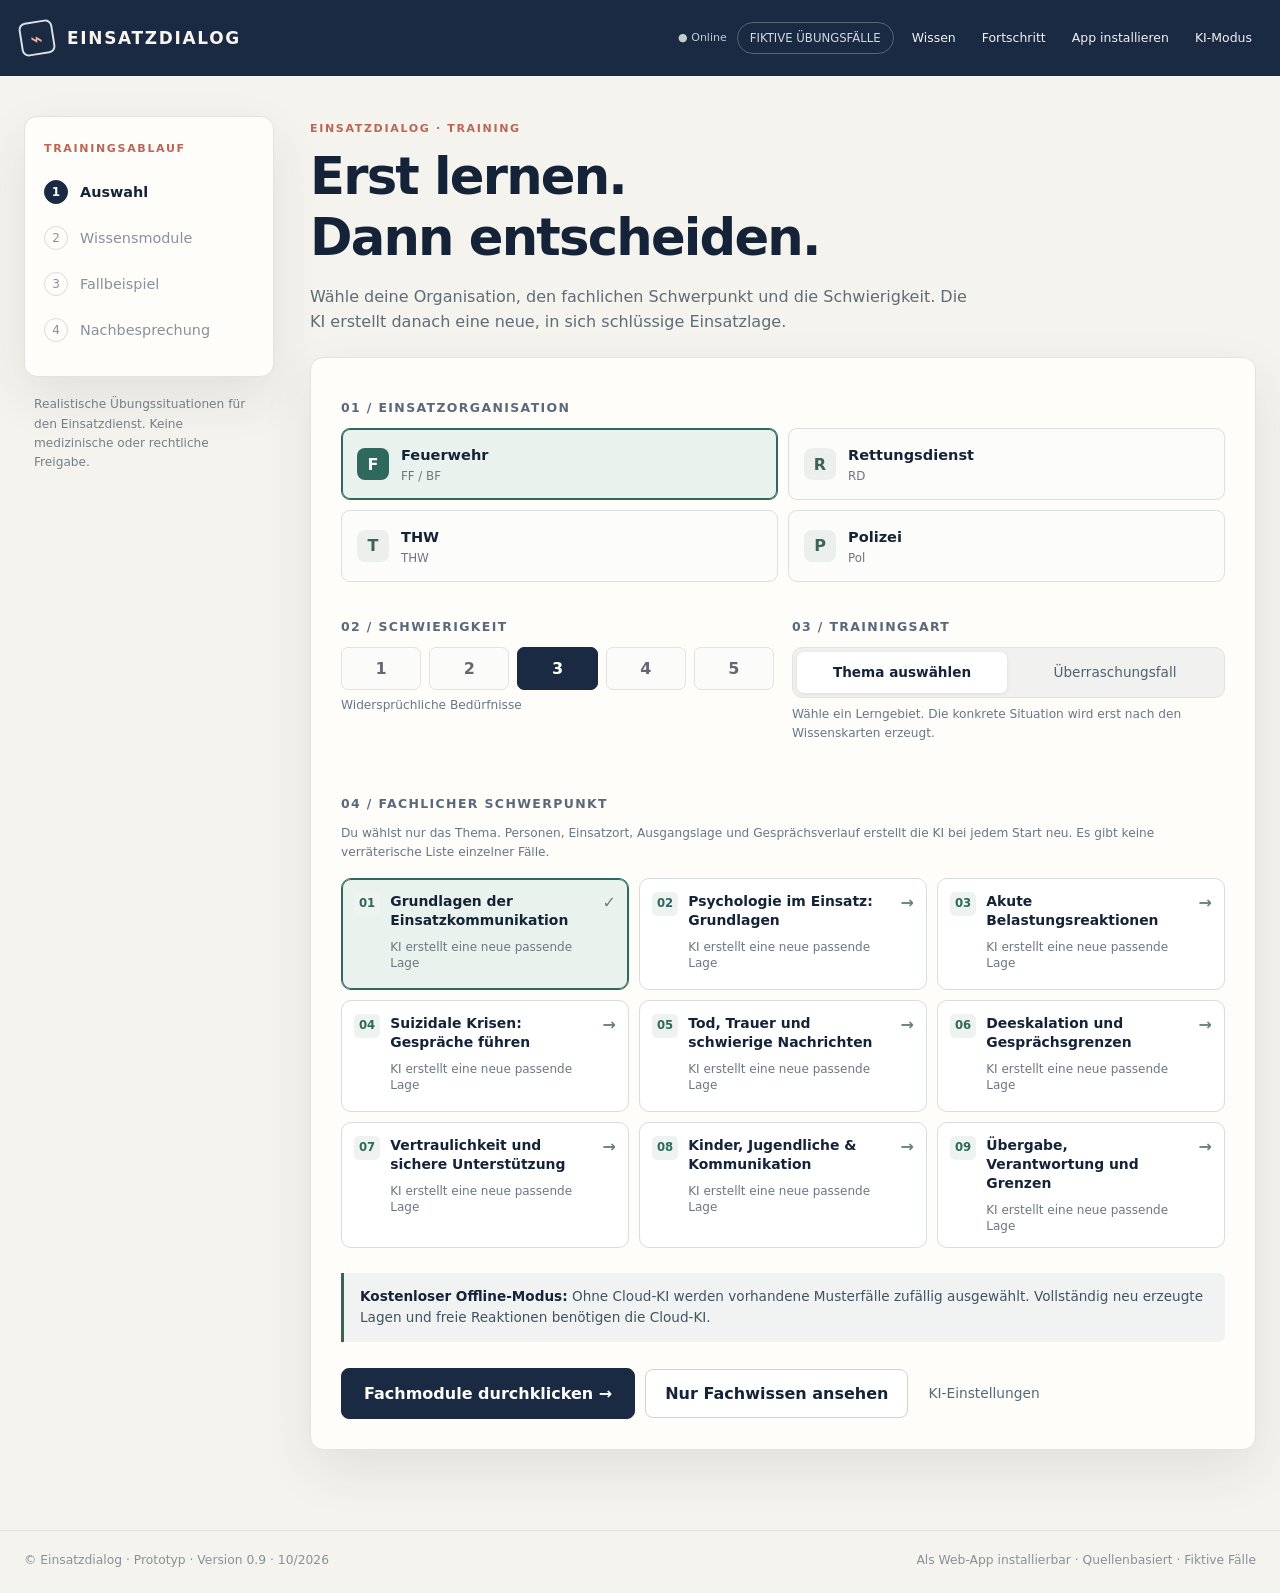
==== index.html @ ec421ae8 "Show Cloudflare Workers AI correctly as connected provider" ====
<!doctype html>
<html lang="de"><head>
<meta charset="utf-8"/>
<meta name="viewport" content="width=device-width, initial-scale=1, viewport-fit=cover"/>
<meta name="theme-color" content="#132438"/>
<meta name="apple-mobile-web-app-capable" content="yes"/>
<meta name="apple-mobile-web-app-status-bar-style" content="default"/>
<meta name="apple-mobile-web-app-title" content="EINSATZDIALOG"/>
<meta name="format-detection" content="telephone=no"/>
<meta name="description" content="Kostenloses Kommunikationstraining für Feuerwehr, Rettungsdienst, THW und Polizei. Fachinput lesen, Fälle trainieren und reflektieren."/>
<link rel="manifest" href="./manifest.webmanifest"/>
<link rel="apple-touch-icon" href="./icon-180.png"/>
<link rel="icon" type="image/svg+xml" href="./icon.svg"/>
<link rel="icon" type="image/png" sizes="64x64" href="./icon-64.png"/>
<link rel="stylesheet" href="./style.css?v=082"/>
<link rel="stylesheet" href="./public-design.css?v=010"/>
<link rel="stylesheet" href="./public-layout.css?v=012"/>
<link rel="stylesheet" href="./public-visual.css?v=012"/>
<title>EINSATZDIALOG 0.10 | Kommunikation im Einsatz</title>
</head><body><div id="app"></div><noscript>Für EINSATZDIALOG muss JavaScript aktiviert sein.</noscript>
<script src="./scenarios.js?v=081"></script><script src="./extend.js?v=081"></script><script src="./cms-config.js?v=091"></script><script src="./public-design.js?v=010"></script><script src="./cms-content.js?v=09"></script><script src="./app.js?v=011"></script>
<script src="./public-layout.js?v=012"></script><script src="./pwa.js"></script></body></html>
---- style.css ----
:root{--ink:#152338;--navy:#192a42;--navy2:#273a52;--paper:#f5f3ee;--card:#fffdfa;--muted:#6b7682;--line:#e2e3e0;--coral:#bb6655;--mint:#d9e8df;--accent:#2f695d;--soft:#ebece8;--shadow:0 20px 52px rgba(26,40,54,.09);font-synthesis:none;color-scheme:light}
*{box-sizing:border-box}body{margin:0;background:var(--paper);color:var(--ink);font:15px/1.58 system-ui,-apple-system,"Segoe UI",Arial,sans-serif}button,input,select,textarea{font:inherit}button{cursor:pointer}button:disabled{cursor:not-allowed;opacity:.55}a{color:var(--accent)}a:hover{text-decoration-thickness:2px}p{margin:.4rem 0 1rem}h1,h2,h3,h4{letter-spacing:-.035em;line-height:1.19}h1{font-size:clamp(2rem,4vw,3.7rem);margin:.4rem 0 1rem;font-weight:750}h2{font-size:clamp(1.55rem,3vw,2.2rem);margin:.4rem 0 1.1rem}h3{font-size:1.1rem;margin:.2rem 0 .65rem}h4{font-size:1rem;margin:.3rem 0}.small{font-size:.86rem}.tiny{font-size:.75rem}.muted{color:var(--muted)}.eyebrow{font-size:.69rem;font-weight:750;letter-spacing:.15em;text-transform:uppercase;color:var(--coral)}.mono{font-family:ui-monospace,"SFMono-Regular",Consolas,monospace}.topbar{background:var(--navy);color:#f8f5ef;padding:0 max(20px,calc((100vw - 1320px)/2));height:76px;display:flex;align-items:center;justify-content:space-between;gap:16px}.brand{display:flex;align-items:center;gap:13px;color:inherit;text-decoration:none;font-size:1.06rem;letter-spacing:.10em;font-weight:800}.logo{width:34px;height:34px;border:2px solid #d9e0e2;border-radius:7px;display:grid;place-items:center;transform:rotate(-9deg);color:#eeb39c}.logo span{display:block;transform:rotate(9deg);font-size:21px}.top-right{display:flex;align-items:center;gap:10px}.top-pill{border:1px solid #586575;border-radius:100px;padding:6px 12px;font-size:.73rem;color:#d3d8df}.top-link{background:transparent;border:0;color:#f3f1ed;padding:8px;font-size:.78rem}.layout{max-width:1320px;margin:auto;display:grid;grid-template-columns:250px minmax(0,1fr);gap:36px;padding:40px 24px 80px}.sidebar{display:flex;flex-direction:column;gap:18px}.sidecard,.sheet,.frost{background:var(--card);border:1px solid var(--line);border-radius:13px;box-shadow:var(--shadow)}.sidecard{padding:23px 19px}.sidecard .eyebrow{display:block;margin-bottom:12px}.step{display:flex;gap:12px;align-items:center;padding:11px 0;font-size:.9rem;color:#88909b}.step .num{border:1px solid #d8dcd8;width:24px;height:24px;border-radius:50%;display:grid;place-items:center;font-size:.75rem;flex:none}.step.active{color:var(--ink);font-weight:700}.step.active .num{background:var(--navy);color:#fff;border-color:var(--navy)}.step.done .num{background:var(--mint);border-color:var(--mint);color:var(--accent)}.sidefoot{padding:0 10px;color:#72808a;font-size:.76rem}.content{min-width:0}.intro-header{margin-bottom:23px;max-width:720px}.intro-header p{font-size:1rem;color:#5e6c77;max-width:670px}.sheet{padding:30px}.grid{display:grid;grid-template-columns:1fr 1fr;gap:18px}.field-group{margin:10px 0 25px}.field-group>label,.fieldset-title{font-size:.78rem;text-transform:uppercase;font-weight:750;letter-spacing:.11em;color:#59697b;display:block;margin-bottom:10px}.choices{display:grid;grid-template-columns:1fr 1fr;gap:10px}.choice{border:1px solid #dce0de;background:#fcfcfa;border-radius:9px;padding:13px 15px;display:flex;gap:12px;align-items:center;text-align:left;color:var(--ink);min-height:62px;transition:background .15s,border-color .15s}.choice:hover,.topiccard:hover{border-color:#8eaaa1}.choice.selected{border-color:var(--accent);background:#eaf2ed;box-shadow:inset 0 0 0 1px var(--accent)}.choice .mark{width:32px;height:32px;display:grid;place-items:center;border-radius:8px;background:#ecf0ed;color:#3f635b;font-weight:800}.choice.selected .mark{background:var(--accent);color:white}.choice strong{font-size:.91rem}.choice small{font-size:.74rem;color:var(--muted);display:block}.segment{display:flex;border:1px solid var(--line);border-radius:10px;padding:4px;background:#f1f2ef;gap:3px}.segment button{flex:1;background:transparent;border:0;border-radius:7px;padding:10px 7px;color:#506070;font-size:.85rem}.segment button.selected{background:#fff;box-shadow:0 1px 5px #00000016;color:var(--ink);font-weight:700}.levelrow{display:grid;grid-template-columns:repeat(5,1fr);gap:8px}.level{border:1px solid var(--line);background:#fbfbf9;border-radius:7px;padding:8px;text-align:center;color:#667;font-weight:800}.level.selected{background:var(--navy);color:#fff;border-color:var(--navy)}.callout{background:#f0f3f1;border-left:3px solid var(--accent);padding:13px 16px;font-size:.85rem;color:#415264;border-radius:0 7px 7px 0}.callout.warm{border-left-color:var(--coral);background:#faf1ed}.callout strong{color:var(--ink)}.actions{display:flex;gap:10px;align-items:center;flex-wrap:wrap;margin-top:26px}.primary{background:var(--navy);border:1px solid var(--navy);color:white;border-radius:8px;padding:12px 22px;font-weight:700}.primary:hover{background:#2d4058}.secondary{background:white;border:1px solid #cdd4d1;color:var(--ink);border-radius:8px;padding:11px 19px;font-weight:650}.secondary:hover{background:#f0f4f1}.textbtn{border:0;background:none;color:#53687b;padding:10px;font-size:.86rem}.textbtn:hover{text-decoration:underline}.section-rule{border:0;border-top:1px solid var(--line);margin:23px 0}.toptag{display:inline-flex;align-items:center;gap:8px;padding:6px 11px;background:#edf2ee;border-radius:100px;color:var(--accent);font-size:.73rem;font-weight:750}.learning-header{display:flex;gap:24px;align-items:flex-start;justify-content:space-between}.readingtime{color:#74808b;font-size:.84rem;flex-shrink:0;margin-top:13px}.learning-grid{display:grid;grid-template-columns:1fr 1fr;gap:12px;margin:24px 0}.lesson-tile{border:1px solid var(--line);border-radius:10px;padding:18px;background:#fcfcfa;min-height:172px}.tile-number{display:inline-flex;width:27px;height:27px;align-items:center;justify-content:center;border-radius:6px;background:#e9ede8;color:var(--accent);font-size:.78rem;font-weight:800;margin-bottom:14px}.lesson-tile h3{font-size:1rem;margin:0 0 8px}.lesson-tile p{font-size:.86rem;color:#556477;margin:0}.sources{display:flex;gap:9px;flex-wrap:wrap;margin:12px 0}.source{border:1px solid #dce0dc;border-radius:100px;font-size:.75rem;padding:5px 11px;text-decoration:none;background:#fff}.case-shell{display:grid;grid-template-columns:minmax(0,1fr) 270px;gap:19px;align-items:start}.caseboard{display:flex;justify-content:space-between;align-items:flex-start;gap:20px;border-bottom:1px solid var(--line);padding-bottom:19px;margin-bottom:16px}.caseboard h2{margin:5px 0 5px}.scene{padding:18px;background:#f2f3ef;border-radius:10px;margin:12px 0 20px}.scene .eyebrow{margin-bottom:8px}.scene p{margin:0;color:#3b5062}.message-feed{display:flex;flex-direction:column;gap:15px;max-height:460px;min-height:210px;overflow-y:auto;padding:8px 5px 20px 0;scroll-behavior:smooth}.bubble{max-width:88%;padding:15px 17px;border-radius:10px;line-height:1.55;white-space:pre-wrap;overflow-wrap:anywhere}.bubble.person{background:#eef0ed;align-self:flex-start;border-top-left-radius:2px}.bubble.user{background:#e1ebe4;align-self:flex-end;border-top-right-radius:2px}.bubble .who{display:block;font-size:.69rem;text-transform:uppercase;letter-spacing:.1em;color:#687783;font-weight:750;margin-bottom:4px}.bubble p{margin:0}.composer{border-top:1px solid var(--line);padding-top:16px}.composer textarea{resize:vertical;width:100%;min-height:98px;border:1px solid #cbd3cf;border-radius:9px;background:#fff;padding:13px 14px;outline:none;color:var(--ink)}.composer textarea:focus,select:focus,input:focus{border-color:#347466;box-shadow:0 0 0 3px #3474661c}.composer .actions{margin-top:10px;justify-content:space-between}.tiny-hint{font-size:.76rem;color:#667787}.side-note{position:sticky;top:20px;background:var(--card);border:1px solid var(--line);border-radius:12px;padding:19px}.side-note h3{font-size:.95rem}.label-row{display:flex;justify-content:space-between;font-size:.82rem;padding:10px 0;border-bottom:1px solid var(--line);gap:10px}.label-row span:first-child{color:#7a8590}.statusdot{width:7px;height:7px;display:inline-block;border-radius:50%;background:#6ba38d;margin-right:5px}.review-head{display:flex;align-items:center;justify-content:space-between;gap:16px;margin-bottom:16px}.score-circle{width:84px;height:84px;border-radius:50%;background:#e6eee6;color:var(--accent);display:flex;align-items:center;justify-content:center;flex-direction:column;flex:none}.score-circle b{font-size:1.55rem}.score-circle small{font-size:.62rem}.metricrow{padding:14px 0;border-bottom:1px solid var(--line)}.metricrow:last-child{border-bottom:0}.metrich{display:flex;align-items:center;justify-content:space-between;gap:12px}.statuslabel{display:inline-flex;border-radius:100px;padding:3px 9px;font-size:.72rem;font-weight:750;white-space:nowrap}.statuslabel.found{background:#e2f0e7;color:#236751}.statuslabel.open{background:#f8eee4;color:#945b30}.metricrow p{color:#576676;margin:5px 0 0;font-size:.84rem}.quote{font-size:.8rem;color:#314a58;border-left:2px solid #aac3b7;padding-left:10px;margin:8px 0}.scoregrid{display:grid;grid-template-columns:1.2fr .8fr;gap:16px}.reviewcard{padding:21px;border:1px solid var(--line);border-radius:10px;background:#fff}.reviewcard h3{margin-bottom:12px}.improve{margin:8px 0;padding:11px 0;border-bottom:1px solid var(--line);font-size:.85rem}.improve:last-child{border:0}.softbox{background:#f5f2e9;border-radius:9px;padding:17px;margin:15px 0;font-size:.85rem}.progress-row{display:flex;justify-content:space-between;align-items:center;padding:11px 0;border-bottom:1px solid var(--line);gap:10px}.progress-row span{font-size:.86rem}.settings-row{display:flex;align-items:center;justify-content:space-between;gap:15px;padding:12px 0;border-bottom:1px solid var(--line)}.settings-row:last-child{border:0}select{border:1px solid #cbd3cf;padding:11px 12px;border-radius:8px;width:100%;max-width:100%;background:white;color:var(--ink)}.hidden{display:none!important}.footer{border-top:1px solid var(--line);max-width:1320px;padding:20px 24px 44px;margin:0 auto;color:#86919a;font-size:.77rem;display:flex;justify-content:space-between;gap:10px}.loader{width:16px;height:16px;border:2px solid #d4e0d9;border-top-color:#346956;border-radius:50%;animation:spin .75s linear infinite;display:inline-block;vertical-align:middle}@keyframes spin{to{transform:rotate(360deg)}}.pill-text{color:var(--accent);font-weight:700}.alert{color:#b3533b}.case-marker{height:4px;width:48px;background:var(--coral);margin-bottom:12px;border-radius:5px}.book-card{border:1px solid var(--line);border-radius:9px;padding:13px;background:white;display:flex;flex-direction:column;gap:8px}.book-card .eyebrow{font-size:.58rem}.book-card h3{margin:0}.book-card p{font-size:.83rem;margin:0;color:#60707e}.bar{height:6px;background:#eff0ec;border-radius:100px;overflow:hidden;margin-top:5px}.bar>i{display:block;height:100%;background:var(--accent)}@media(max-width:1020px){.case-shell{grid-template-columns:1fr}.side-note{position:static}.layout{grid-template-columns:200px 1fr;gap:20px}.scoregrid{grid-template-columns:1fr}}@media(max-width:700px){.topbar{height:65px;padding:0 16px}.top-pill{display:none}.top-link{font-size:.71rem;padding:5px}.brand{font-size:.85rem;letter-spacing:.065em}.layout{display:block;padding:22px 13px 50px}.sidebar{display:block;margin-bottom:14px}.sidebar .sidecard{padding:13px 16px}.sidecard .eyebrow{margin:0 0 5px}.steps{display:flex;justify-content:space-between;gap:5px}.step{font-size:.68rem;gap:4px;flex-direction:column;padding:2px 0}.step .num{width:20px;height:20px}.sidefoot{display:none}.sheet{padding:19px 16px}.grid,.learning-grid,.scoregrid{grid-template-columns:1fr}.choices{gap:8px}.choice{padding:12px 9px;font-size:.81rem}.choice .mark{width:28px;height:28px}.learning-header{display:block}.lesson-tile{min-height:0}.caseboard{display:block}.message-feed{max-height:420px}.bubble{max-width:96%}.footer{padding:18px 13px;flex-direction:column}.review-head{align-items:flex-start}}
/* iPad-Freigabecode in den Einstellungen */
.field-group input[type="password"]{border:1px solid #cbd3cf;padding:11px 12px;border-radius:8px;width:100%;max-width:450px;background:#fff;color:var(--ink);outline:none;display:block}

/* v0.3: iPad touch and standalone polish */
html{min-height:100%;-webkit-text-size-adjust:100%;scroll-padding-top:92px}
body{overscroll-behavior-y:contain;min-height:100vh;min-height:100dvh}
button,.choice,.level{touch-action:manipulation;-webkit-tap-highlight-color:transparent}
button:focus-visible,a:focus-visible{outline:3px solid #d48c73;outline-offset:3px}
button,input,textarea,select{font-size:max(16px,1em)}
.topbar{min-height:76px;height:auto;padding-top:max(0px,env(safe-area-inset-top));}
.footer{padding-bottom:max(22px,env(safe-area-inset-bottom))}
.connection-status{font-size:.69rem;white-space:nowrap;color:#c1cfcd}
.connection-status.offline{color:#f4c1a3}
.install-steps{display:grid;gap:1rem;margin:24px 0}
.install-steps>div{display:flex;align-items:flex-start;gap:15px;padding:15px 0;border-bottom:1px solid var(--line)}
.install-steps b{display:grid;place-items:center;min-width:44px;height:44px;background:var(--navy);color:white;border-radius:11px;font-size:1.05rem}
.install-steps h3{margin:0 0 4px}.install-steps p{margin:0;color:var(--muted)}
@media(hover:none){button,.top-link{min-height:42px}.level{min-height:48px}.choice{min-height:70px}textarea{font-size:16px}}
@media(max-width:900px){.connection-status{display:none}.layout{gap:16px}.topbar{padding-left:18px;padding-right:18px}}
@media(max-width:700px){.topbar{padding-top:max(0px,env(safe-area-inset-top));min-height:70px}.top-right{gap:0}.top-link{font-size:.70rem;padding:7px 6px}.brand{gap:7px}.logo{width:28px;height:28px;flex-shrink:0}.brand{letter-spacing:0;font-size:.79rem}.layout{padding-bottom:calc(35px + env(safe-area-inset-bottom))}.composer textarea{min-height:120px}.actions{flex-wrap:wrap}.actions>button{min-height:44px}.message-feed{max-height:min(48dvh,520px)}}
@media(prefers-reduced-motion:reduce){*,*:before,*:after{scroll-behavior:auto!important;animation-duration:0.01ms!important;transition-duration:0.01ms!important}}
/* 0.5 · Lernbibliothek: ruhige, an iPad angepasste Kapitelansicht */
.learning-shell{display:grid;grid-template-columns:minmax(235px,300px) minmax(0,1fr);gap:18px;align-items:start}
.learning-menu{background:#fcfbf8;border:1px solid var(--line);border-radius:12px;padding:14px;display:grid;gap:3px}
.learning-menu-title{font-size:.7rem;font-weight:800;letter-spacing:.13em;color:var(--muted);padding:8px 9px 14px}
.lesson-menu-item{width:100%;display:flex;gap:10px;align-items:center;background:transparent;border:1px solid transparent;border-radius:9px;text-align:left;color:var(--ink);padding:10px 9px;font-size:.86rem;line-height:1.35}
.lesson-menu-item:hover{background:#f3f5f1}.lesson-menu-item.active{background:#e5eee7;border-color:#bcd2c2;color:#173f37;font-weight:750}
.lesson-menu-index{font-size:.69rem;font-weight:800;color:#7d8b95}.lesson-menu-arrow{margin-left:auto;color:#708c83}
.learning-detail{background:#fffdfa;border:1px solid var(--line);border-radius:12px;padding:26px;box-shadow:0 4px 28px rgba(18,37,50,.025)}
.module-head{display:flex;justify-content:space-between;gap:20px;align-items:flex-start}
.module-head h2{font-size:clamp(1.22rem,2vw,1.7rem);line-height:1.24;letter-spacing:-.025em;margin:8px 0}.module-head p{margin:0;color:var(--muted);font-size:.91rem}
.module-counter{font-weight:850;color:var(--accent);font-size:1.4rem;white-space:nowrap}.module-counter small{font-size:.88rem;color:#8e989a}
.module-progress{height:5px;background:#e9eee8;border-radius:5px;overflow:hidden;margin:22px 0}.module-progress span{display:block;height:100%;background:var(--accent);transition:width .2s ease}
.flip-card{border:1px solid #e3e5e1;background:#fff;border-radius:11px;padding:clamp(18px,3vw,30px);min-height:340px}
.flip-card h3{font-size:1.3rem;line-height:1.25;margin:10px 0 13px}.lesson-primary{font-size:.98rem;color:#465363;max-width:72ch;margin-bottom:21px}
.lesson-example{background:#edf4ef;border-left:3px solid #5d8d75;padding:14px 18px;border-radius:0 6px 6px 0}.lesson-example p{font-size:1rem;line-height:1.45;margin:9px 0 0;color:#1d4b3d;font-weight:600}
.lesson-trap{margin-top:18px;padding-top:16px;border-top:1px solid var(--line);font-size:.85rem;color:#66534b}.lesson-trap p{margin:4px 0 0;color:#6c655c}
.lesson-nav{display:flex;align-items:center;justify-content:space-between;gap:10px;margin:19px 0 8px}
.lesson-dots{display:flex;gap:7px;align-items:center}.lesson-dots button{background:#d9dfdb;border:0;width:11px;height:11px;border-radius:50%;padding:0}.lesson-dots button.active{background:var(--accent);transform:scale(1.15)}
.module-sources{margin-top:15px;font-size:.85rem;border-top:1px solid var(--line);padding-top:13px}.module-sources summary{cursor:pointer;font-weight:700;color:#425866}.module-sources .sources{margin-top:15px}
@media (max-width:960px){.learning-shell{grid-template-columns:1fr}.learning-menu{display:flex;overflow-x:auto;flex-wrap:nowrap;scrollbar-width:thin;gap:8px;align-items:stretch}.learning-menu-title{display:none}.lesson-menu-item{flex:0 0 auto;width:190px}.lesson-menu-arrow{display:none}}
@media(max-width:700px){.learning-detail{padding:17px}.lesson-menu-item{width:167px;font-size:.79rem}.module-counter{font-size:1.1rem}.flip-card{min-height:0}.lesson-nav{gap:6px}.lesson-nav button{padding:10px 12px}.lesson-dots button{width:9px;height:9px}}

/* v0.6: Direkt antippbare Themen und Fallkarten statt problematischer iPad-Dropdowns */
.topic-options{display:grid;grid-template-columns:repeat(3,minmax(0,1fr));gap:10px;margin-top:14px}
.topic-option{appearance:none;width:100%;min-height:112px;text-align:left;display:flex;align-items:flex-start;gap:10px;padding:13px 12px;border:1px solid #d7ddda;background:#fff;border-radius:10px;color:var(--ink);line-height:1.35;transition:background .12s,border-color .12s}
.topic-option-num{font-size:.73rem;font-weight:800;color:var(--accent);padding:4px 5px;border-radius:5px;background:#eff3ef;flex:none}
.topic-option-title{font-size:.87rem;font-weight:750;flex:1;overflow-wrap:anywhere}
.topic-option-title small{display:block;font-size:.75rem;color:var(--muted);font-weight:450;margin-top:9px}
.topic-option-symbol{font-weight:800;color:#698278}
.topic-option.selected,.case-option.selected{border-color:var(--accent);background:#eaf2ed;box-shadow:inset 0 0 0 1px var(--accent)}
.topic-option:hover,.case-option:hover{border-color:#6f9b88}
.topic-option:focus-visible,.case-option:focus-visible{outline:3px solid #dfb398;outline-offset:3px}
.case-options{display:grid;grid-template-columns:repeat(2,minmax(0,1fr));gap:10px;margin-top:12px}
.case-option{appearance:none;width:100%;min-height:88px;padding:13px 15px;border:1px solid #d7ddda;background:#fff;text-align:left;border-radius:10px;color:var(--ink)}
.case-option-title{display:block;font-size:.92rem;font-weight:700;line-height:1.4}
.case-option small{display:block;font-size:.76rem;color:var(--muted);margin-top:6px}
@media(max-width:1030px){.topic-options{grid-template-columns:repeat(2,minmax(0,1fr))}}
@media(max-width:610px){.topic-options,.case-options{grid-template-columns:1fr}.topic-option{min-height:80px}.case-option{min-height:70px}}
/* 0.7: iPad-kompatibles URL-Eingabefeld in den Cloud-KI-Einstellungen */
.field-group input[type="url"]{display:block;width:100%;max-width:620px;min-height:45px;border:1px solid #cbd3cf;border-radius:8px;padding:11px 12px;background:#fff;color:var(--ink);outline:none;font-size:16px;overflow-wrap:anywhere}
@media(max-width:700px){.field-group input[type="url"]{max-width:100%}.settings-row{align-items:stretch;flex-direction:column}.settings-row .primary{width:100%}.segment{flex-wrap:wrap}}

/* 0.8: ausführliche Einsatzlage vor dem ersten Gespräch */
.briefing-card{margin:16px 0 22px;padding:20px 22px;background:#f7f9f6;border:1px solid #d8e3da;border-radius:12px;line-height:1.65;color:#263b47}.briefing-card h3{margin:0 0 9px;font-size:1.2rem}.briefing-card h4{font-size:.9rem;margin:21px 0 7px}.briefing-card ul,.briefing-card ol{padding-left:23px;margin:8px 0}.briefing-card li{margin:0 0 7px}.brieftext{white-space:pre-line;line-height:1.7}.briefing-note{font-size:.81rem;color:#6d7c7a;border-top:1px solid #d6dfd8;padding-top:13px;margin-top:18px}.creating-stage{display:grid;justify-items:start;gap:16px;padding:30px 8px}.creating-stage .loader{width:28px;height:28px;border-width:3px}.creating-stage p{color:#63727d;margin:0}.topic-option-title small{font-weight:400}

/* KI-Nachbesprechung: klare, responsiv lesbare Lernkarten */
.ai-overall{margin:20px 0;padding:23px;border-radius:16px;background:var(--soft,#f0f4f7);border:1px solid rgba(50,70,88,.14)}
.ai-overall h3{font-size:1.35rem;margin:12px 0 8px}.ai-overall p{font-size:1rem;line-height:1.8}
.ai-grid{display:grid;grid-template-columns:repeat(2,minmax(0,1fr));gap:16px;margin:20px 0}
.ai-card{min-width:0;overflow-wrap:anywhere}.ai-card h3{margin-top:10px;margin-bottom:17px}
.ai-card p{line-height:1.75}.ai-card li{margin:0 0 9px;line-height:1.65}
.ai-point+.ai-point{margin-top:18px;padding-top:18px;border-top:1px solid rgba(50,70,88,.14)}
.ai-point h4{margin:0 0 9px;line-height:1.5}.ai-point .quote{margin:11px 0;overflow-wrap:anywhere}
.ai-point .softbox{margin:11px 0 0}.ai-next{margin:20px 0}.ai-next .softbox{margin-top:13px}
.ai-last{margin:15px 0}.ai-last summary,.ai-history summary{cursor:pointer;font-weight:650}
.ai-disclaimer{margin:18px 0}.ai-loading{margin-top:20px}
.ai-history{margin:12px 0}.ai-history .ai-grid{margin-top:15px}
@media(max-width:760px){.ai-grid{grid-template-columns:1fr}.ai-overall{padding:17px}.ai-card{padding:16px}}
---- public-design.css ----
/* EINSATZDIALOG 0.10 · vom Admin editierbare Darstellung */
html.ed-layout-wide .layout{max-width:1530px;grid-template-columns:250px minmax(0,1fr)}
html.ed-layout-compact .layout{max-width:1070px;grid-template-columns:220px minmax(0,1fr);gap:24px}
html.ed-no-sidebar .layout{grid-template-columns:minmax(0,1fr)}
html.ed-no-sidebar .sidebar{display:none!important}
html.ed-no-sidebar .layout .content{width:100%;min-width:0}
.footer [hidden],.top-link[hidden]{display:none!important}
@media(max-width:850px){html.ed-layout-wide .layout,html.ed-layout-compact .layout{grid-template-columns:minmax(0,1fr)}}
---- public-layout.css ----
/* EINSATZDIALOG 0.11 · Vom Seitenbaukasten verwaltetes Trainingslayout */
.sheet.ed-arranged-home {
  display: flex;
  flex-direction: column;
  gap: 10px;
}
.sheet.ed-arranged-home.ed-spacing-compact { gap: 0; }
.sheet.ed-arranged-home .ed-layout-section { width: 100%; min-width: 0; }
.sheet.ed-arranged-home .ed-layout-section.field-group { margin: 8px 0 16px; }
.sheet.ed-arranged-home.ed-spacing-compact .ed-layout-section.field-group { margin: 2px 0 9px; }
.sheet.ed-arranged-home .ed-layout-section.actions { display: flex; flex-wrap: wrap; }
.sheet.ed-arranged-home.ed-organization-list .choices { grid-template-columns: 1fr; }
.sheet.ed-arranged-home.ed-topic-accordion .topic-options { display: flex; flex-direction: column; margin-top: 0; gap: 4px; }
.sheet.ed-arranged-home.ed-topic-accordion .topic-option { min-height: 0; width: 100%; padding: 11px 13px; align-items: center; }
.sheet.ed-arranged-home.ed-topic-accordion .topic-option-title small { display: none; }
.sheet.ed-arranged-home .ed-topic-details { border: 1px solid #cddbd4; background: var(--card,#fffdfa); border-radius: 10px; margin: 12px 0 5px; overflow: hidden; }
.sheet.ed-arranged-home .ed-topic-details summary { cursor: pointer; list-style: none; padding: 15px 17px; display: flex; align-items: center; justify-content: space-between; gap: 10px; font-weight: 750; color: var(--ink,#152338); }
.sheet.ed-arranged-home .ed-topic-details summary::-webkit-details-marker { display: none; }
.sheet.ed-arranged-home .ed-topic-details summary::after { content: '⌄'; font-size: 1.2em; color: var(--accent,#2f695d); }
.sheet.ed-arranged-home .ed-topic-details[open] summary::after { content: '⌃'; }
.sheet.ed-arranged-home .ed-topic-selected { display: block; font-size: .79rem; font-weight: 500; color: #637281; margin-top: 3px; }
.sheet.ed-arranged-home .ed-topic-scroll { padding: 9px; overflow-y: auto; overscroll-behavior: contain; scrollbar-width: thin; border-top: 1px solid #dfe7e1; }
.sheet.ed-arranged-home .ed-topic-scroll .topic-option:focus-visible { outline: 3px solid #c58e70; }
@media (max-width: 650px) {
  .sheet.ed-arranged-home .ed-topic-details summary { padding: 13px 12px; }
  .sheet.ed-arranged-home .ed-topic-scroll { padding: 6px; }
}
---- public-visual.css ----
/* EINSATZDIALOG 0.12: user-managed content blocks */
.sheet .ed-custom-block{background:var(--card,#fffdfa);border:1px solid #dae4df;border-radius:10px;padding:18px 20px;margin:6px 0 10px;color:var(--ink,#152338)}
.sheet .ed-custom-block[hidden]{display:none!important}
.sheet .ed-custom-block p{white-space:pre-wrap;margin:6px 0}
.sheet .ed-custom-block h2{font-size:1.55rem;margin:0}
.sheet .ed-custom-block strong{display:block}
.sheet .ed-custom-divider{background:none;border:none;padding:0}
.sheet .ed-custom-divider hr{border:0;border-top:1px solid #bfcfc8}
.sheet .ed-custom-button button{padding:11px 18px}
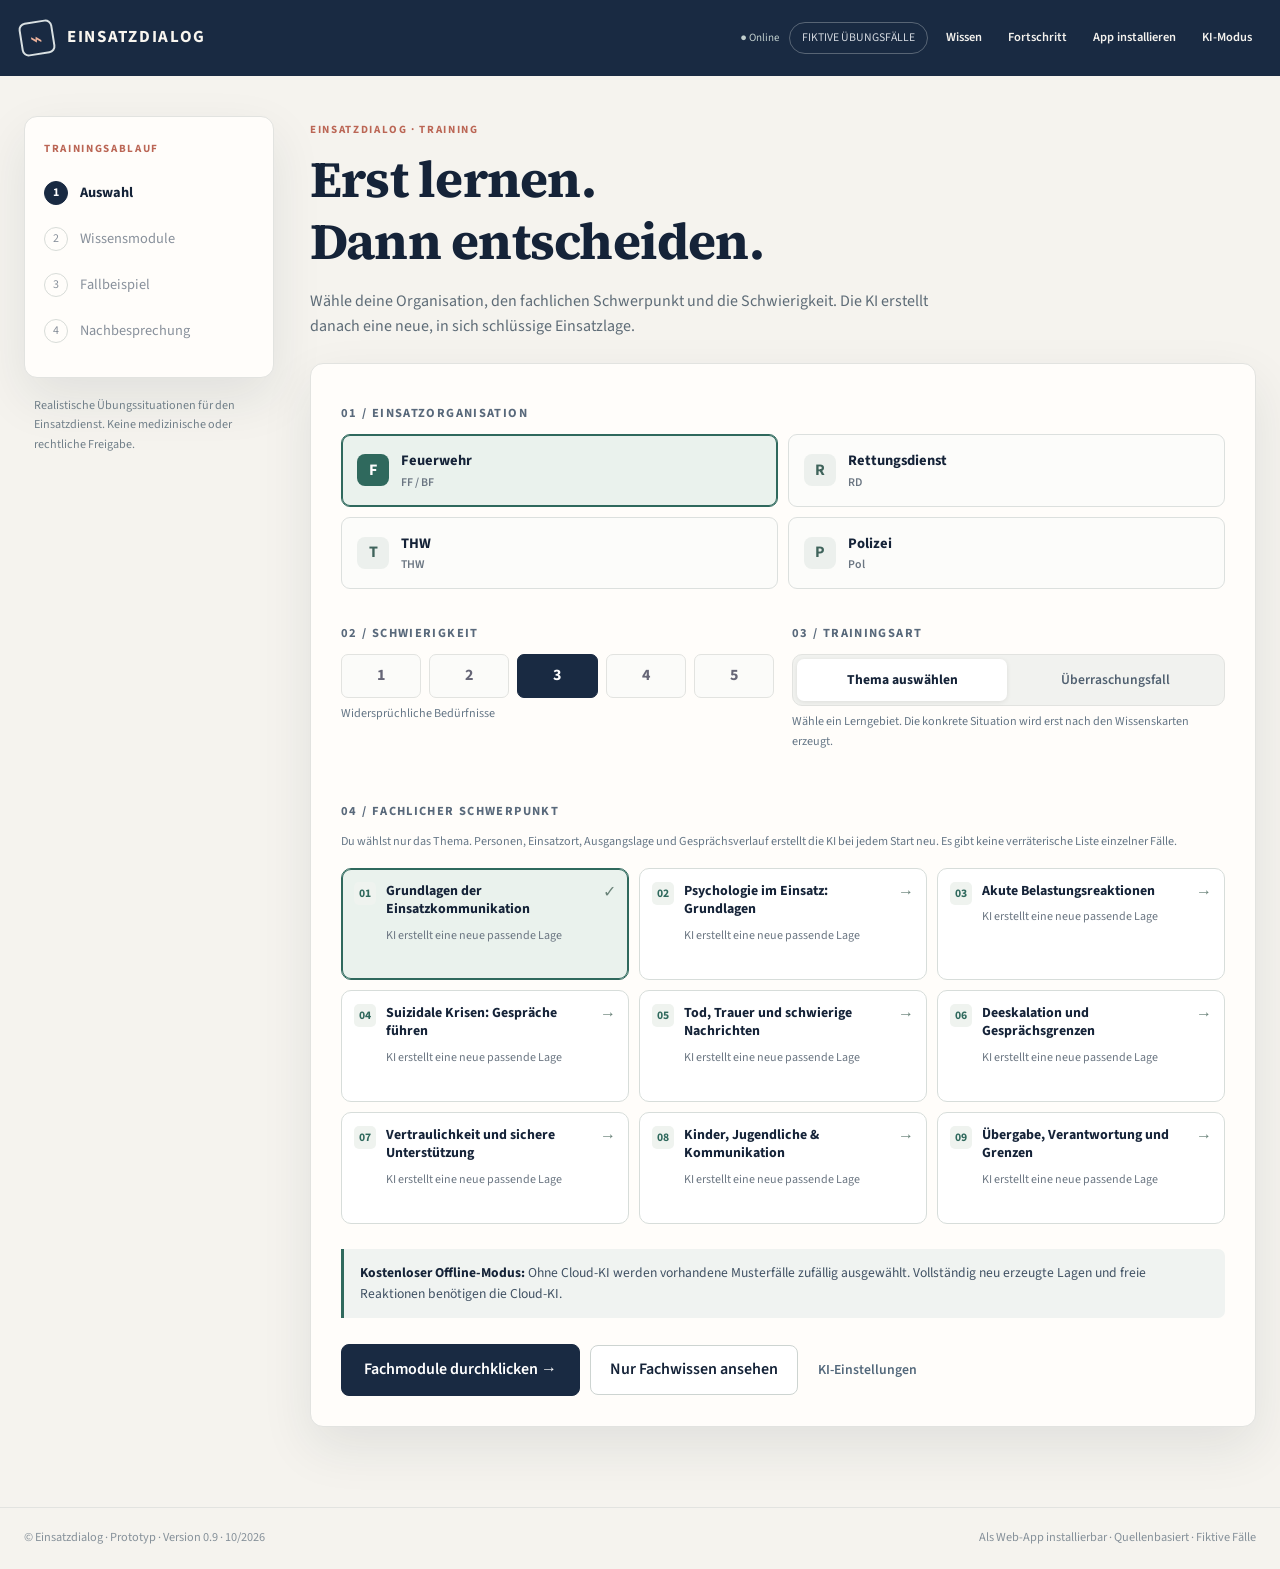
==== commit a4d7ce25: "Apply Source Serif 4 and Source Sans 3 typography across EINSATZDIALOG" ====
--- a/index.html
+++ b/index.html
@@ -16,7 +16,8 @@
 <link rel="stylesheet" href="./public-design.css?v=010"/>
 <link rel="stylesheet" href="./public-layout.css?v=012"/>
 <link rel="stylesheet" href="./public-visual.css?v=012"/>
+<link rel="stylesheet" href="./typography.css?v=1"/>
 <title>EINSATZDIALOG 0.10 | Kommunikation im Einsatz</title>
 </head><body><div id="app"></div><noscript>Für EINSATZDIALOG muss JavaScript aktiviert sein.</noscript>
-<script src="./scenarios.js?v=081"></script><script src="./extend.js?v=081"></script><script src="./cms-config.js?v=091"></script><script src="./public-design.js?v=010"></script><script src="./cms-content.js?v=09"></script><script src="./app.js?v=011"></script>
+<script src="./scenarios.js?v=081"></script><script src="./extend.js?v=081"></script><script src="./cms-config.js?v=091"></script><script src="./public-design.js?v=010"></script><script src="./cms-content.js?v=09"></script><script src="./app.js?v=013"></script>
 <script src="./public-layout.js?v=012"></script><script src="./pwa.js"></script></body></html>
--- a/typography.css
+++ b/typography.css
@@ -0,0 +1,23 @@
+/* EINSATZDIALOG · Typografie v1 · selbst gehostete Open-Source-Schriften
+   Source Sans 3 + Source Serif 4 (SIL Open Font License 1.1)
+   Lizenzen: https://github.com/google/fonts/tree/main/ofl/sourcesans3
+             https://github.com/google/fonts/tree/main/ofl/sourceserif4 */
+@font-face{font-family:"ED Source Sans 3";src:url("./fonts/source-sans-3-latin-400-normal.woff2") format("woff2");font-style:normal;font-weight:400;font-display:swap}
+@font-face{font-family:"ED Source Sans 3";src:url("./fonts/source-sans-3-latin-600-normal.woff2") format("woff2");font-style:normal;font-weight:600;font-display:swap}
+@font-face{font-family:"ED Source Sans 3";src:url("./fonts/source-sans-3-latin-700-normal.woff2") format("woff2");font-style:normal;font-weight:700;font-display:swap}
+@font-face{font-family:"ED Source Serif 4";src:url("./fonts/source-serif-4-latin-600-normal.woff2") format("woff2");font-style:normal;font-weight:600;font-display:swap}
+@font-face{font-family:"ED Source Serif 4";src:url("./fonts/source-serif-4-latin-700-normal.woff2") format("woff2");font-style:normal;font-weight:700;font-display:swap}
+:root{--ed-font-body:"ED Source Sans 3", "Segoe UI", Arial, sans-serif;--ed-font-heading:"ED Source Serif 4", Georgia, "Times New Roman", serif}
+html{font-family:var(--ed-font-body);font-size:16px}
+body{font-family:var(--ed-font-body);font-size:16px;line-height:1.6;font-weight:400}
+button,input,select,textarea,option{font-family:var(--ed-font-body);font-weight:inherit}
+h1,h2,h3,h4,h5,h6{font-family:var(--ed-font-heading);font-weight:600;letter-spacing:-.015em;line-height:1.22;overflow-wrap:break-word}
+h1{font-weight:700}
+.brand,.brand strong,.topbar .brand,.top strong,.bar strong,.preview-top strong,.preview-brand,.eyebrow,.label-row,.top-pill,nav,.sidebar,.step,.field-group>label,.fieldset-title,.preview-caption{font-family:var(--ed-font-body)}
+button,.primary,.secondary,.textbtn,.top-link{font-weight:600}
+.learning-detail .lesson-primary,.flip-card .lesson-primary,.briefing-card,.message-feed .bubble,.bubble p,.ai-overall p,.ai-card p{font-size:1.0625rem;line-height:1.6}
+.learning-detail .lesson-primary,.flip-card .lesson-primary,.ai-overall p,.ai-card p{max-width:72ch}
+.learning-detail .lesson-primary,.flip-card .lesson-primary{font-weight:400}
+.learning-detail h2,.learning-detail h3,.flip-card h3,.briefing-card h3,.ai-overall h3,.ai-card h3{font-family:var(--ed-font-heading);font-weight:600;letter-spacing:-.01em}
+.preview-area h3,.preview-intro h2,.canvas-intro h2,.preview-card h3{font-family:var(--ed-font-heading);font-weight:600}
+@media(max-width:700px){body{font-size:16px;line-height:1.55}.learning-detail .lesson-primary,.flip-card .lesson-primary,.briefing-card,.message-feed .bubble,.bubble p,.ai-overall p,.ai-card p{font-size:1rem;line-height:1.6}}
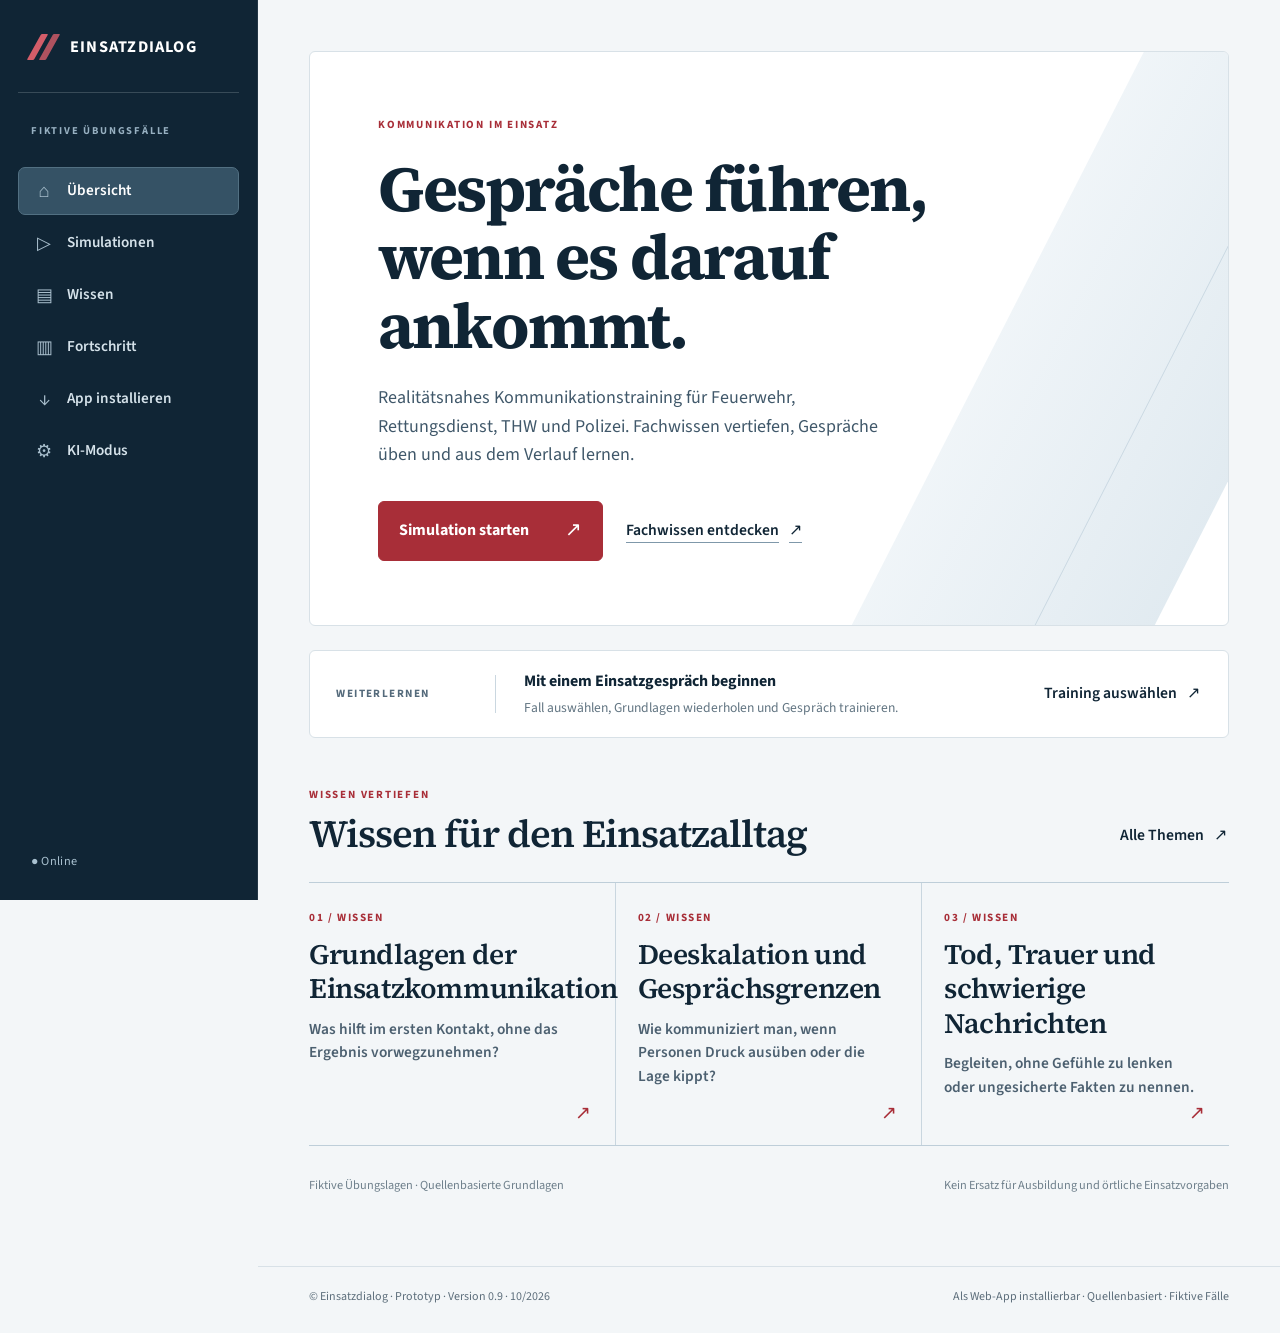
==== commit 178432ad: "Redesign EINSATZDIALOG with navy editorial interface and integrated overview" ====
--- a/index.html
+++ b/index.html
@@ -2,7 +2,7 @@
 <html lang="de"><head>
 <meta charset="utf-8"/>
 <meta name="viewport" content="width=device-width, initial-scale=1, viewport-fit=cover"/>
-<meta name="theme-color" content="#132438"/>
+<meta name="theme-color" content="#102535"/>
 <meta name="apple-mobile-web-app-capable" content="yes"/>
 <meta name="apple-mobile-web-app-status-bar-style" content="default"/>
 <meta name="apple-mobile-web-app-title" content="EINSATZDIALOG"/>
@@ -17,7 +17,8 @@
 <link rel="stylesheet" href="./public-layout.css?v=012"/>
 <link rel="stylesheet" href="./public-visual.css?v=012"/>
 <link rel="stylesheet" href="./typography.css?v=1"/>
-<title>EINSATZDIALOG 0.10 | Kommunikation im Einsatz</title>
+<link rel="stylesheet" href="./design-system.css?v=1"/>
+<title>EINSATZDIALOG | Kommunikation im Einsatz</title>
 </head><body><div id="app"></div><noscript>Für EINSATZDIALOG muss JavaScript aktiviert sein.</noscript>
-<script src="./scenarios.js?v=081"></script><script src="./extend.js?v=081"></script><script src="./cms-config.js?v=091"></script><script src="./public-design.js?v=010"></script><script src="./cms-content.js?v=09"></script><script src="./app.js?v=013"></script>
+<script src="./scenarios.js?v=081"></script><script src="./extend.js?v=081"></script><script src="./cms-config.js?v=091"></script><script src="./public-design.js?v=013"></script><script src="./cms-content.js?v=09"></script><script src="./app.js?v=014"></script>
 <script src="./public-layout.js?v=012"></script><script src="./pwa.js"></script></body></html>
--- a/design-system.css
+++ b/design-system.css
@@ -0,0 +1,411 @@
+/* EINSATZDIALOG · Designsystem 2026
+   Keine Bilddateien. Alle grafischen Elemente entstehen mit CSS.
+   Typografie unverändert: Source Serif 4 / Source Sans 3 aus typography.css. */
+:root{
+  --ink:#102535;--navy:#102535;--navy2:#314858;
+  --paper:#f3f6f8;--card:#ffffff;--muted:#5d6e7b;
+  --line:#d8e1e7;--coral:#a82e38;--accent:#a82e38;
+  --mint:#e2ebf1;--soft:#eaf0f4;
+  --shadow:0 10px 35px rgba(16,37,53,.045);
+  --ed-red-dark:#85232d;
+  --ed-transition:background-color .18s ease,border-color .18s ease,color .18s ease;
+}
+html{background:var(--paper)}
+body{background:var(--paper);color:var(--ink);font-family:var(--ed-font-body);font-size:16px;line-height:1.6}
+::selection{background:#d7e3eb;color:#102535}
+a{color:var(--accent)}
+:where(button,a,input,textarea,select):focus-visible{outline:3px solid #c24a56;outline-offset:3px}
+:where(button,input,select,textarea){accent-color:var(--accent)}
+[hidden]{display:none!important}
+/* Stabile, ruhige Seitenleiste statt horizontaler Chat-App-Navigation. */
+.topbar{
+  position:fixed;inset:0 auto 0 0;z-index:30;box-sizing:border-box;
+  width:258px;height:100vh;height:100dvh;min-height:0;
+  display:flex;flex-direction:column;align-items:stretch;justify-content:flex-start;gap:0;
+  padding:33px 18px 28px;background:var(--navy);color:#f8fafc;
+  border-right:1px solid #ffffff14;overflow-x:hidden;overflow-y:auto;
+}
+.topbar .brand{
+  display:flex;align-items:center;gap:12px;padding:0 11px 29px;
+  margin-bottom:28px;border-bottom:1px solid #d5e1e633;min-height:60px;
+  color:#fff;font-family:var(--ed-font-body);font-size:1.02rem;line-height:1.3;
+  font-weight:700;letter-spacing:.075em;text-decoration:none;
+  overflow-wrap:anywhere;
+}
+.topbar .logo{
+  position:relative;width:29px;height:30px;transform:none;border:0;border-radius:0;
+  color:transparent;display:block;flex:0 0 auto;
+}
+.topbar .logo span{display:none}
+.topbar .logo::before,.topbar .logo::after{
+  content:"";position:absolute;top:1px;width:7px;height:26px;
+  background:#d35d69;transform:skewX(-29deg);border-radius:1px;
+}
+.topbar .logo::before{left:5px}
+.topbar .logo::after{left:17px;opacity:.82}
+.topbar .top-right{
+  display:flex;flex-direction:column;align-items:stretch;justify-content:flex-start;
+  gap:4px;flex:1;min-height:0;width:100%;
+}
+.topbar .top-pill{
+  display:block;order:-1;align-self:stretch;border:0;border-radius:0;
+  background:transparent;color:#97b0c1;letter-spacing:.17em;
+  text-transform:uppercase;font-size:.66rem;font-weight:700;
+  padding:2px 13px 16px;margin:0 0 7px;
+}
+.topbar .top-right .top-link{
+  display:flex;align-items:center;gap:12px;text-align:left;
+  width:100%;min-height:48px;padding:11px 14px;
+  background:transparent;border:1px solid transparent;border-radius:7px;
+  color:#d5e2ea;font-size:.95rem;line-height:1.3;font-weight:600;
+  font-family:var(--ed-font-body);text-decoration:none;white-space:normal;
+  transition:var(--ed-transition);
+}
+.topbar .top-right .top-link::before{
+  display:inline-grid;place-items:center;flex:0 0 22px;width:22px;
+  font-size:1.15rem;font-weight:400;line-height:1;
+  color:#aac0ce;content:"·";
+}
+.topbar .top-link[data-action="overview"]::before{content:"⌂"}
+.topbar .top-link[data-action="home"]::before{content:"▷"}
+.topbar .top-link[data-action="library"]::before{content:"▤"}
+.topbar .top-link[data-action="history"]::before{content:"▥"}
+.topbar .top-link[data-action="install"]::before{content:"↓"}
+.topbar .top-link[data-action="settings"]::before{content:"⚙"}
+.topbar .top-right .top-link:hover{color:#fff;background:#ffffff12;border-color:#ffffff15}
+.topbar[data-screen="overview"] .top-link[data-action="overview"],
+.topbar[data-screen="setup"] .top-link[data-action="home"],
+.topbar[data-screen="creating"] .top-link[data-action="home"],
+.topbar[data-screen="create-error"] .top-link[data-action="home"],
+.topbar[data-screen="play"] .top-link[data-action="home"],
+.topbar[data-screen="review"] .top-link[data-action="home"],
+.topbar[data-screen="learn"] .top-link[data-action="library"],
+.topbar[data-screen="history"] .top-link[data-action="history"],
+.topbar[data-screen="install"] .top-link[data-action="install"],
+.topbar[data-screen="settings"] .top-link[data-action="settings"]{
+  color:#fff;background:#355265;border-color:#527082;
+}
+.topbar .connection-status{
+  order:20;margin-top:auto;padding:28px 13px 0;
+  color:#a9c1d0;font-size:.77rem;letter-spacing:.03em;white-space:normal;
+}
+.topbar .connection-status.offline{color:#ffd2b9}
+/* Seitenfläche: bis zu 1280 px Inhalt, nicht mit Kacheln zugestellt. */
+.layout{
+  display:flex;flex-direction:column;align-items:stretch;gap:23px;
+  box-sizing:border-box;max-width:none;margin:0 0 0 258px;
+  padding:51px clamp(23px,4vw,74px) 70px;
+  min-height:calc(100dvh - 76px);width:auto;
+}
+.layout>.content,.layout>.sidebar{width:100%;max-width:1280px;min-width:0;margin:0 auto}
+.layout[data-screen="overview"]>.sidebar,
+.layout[data-screen="settings"]>.sidebar,
+.layout[data-screen="install"]>.sidebar,
+.layout[data-screen="history"]>.sidebar{display:none}
+.layout>.sidebar{display:block}
+.layout>.sidebar .sidecard{
+  padding:16px 24px;border:1px solid var(--line);
+  border-radius:6px;box-shadow:none;background:#fff;
+}
+.layout>.sidebar .sidecard .eyebrow{display:block;margin:0 0 11px;font-size:.67rem}
+.layout>.sidebar .steps{display:flex;align-items:center;justify-content:space-between;gap:11px;flex-wrap:wrap}
+.layout>.sidebar .step{
+  display:flex;flex-direction:row;align-items:center;gap:9px;
+  padding:5px 0;color:#788a98;font-size:.82rem;
+}
+.layout>.sidebar .step.active{color:var(--navy);font-weight:700}
+.layout>.sidebar .step .num{border-color:#c7d4dd;color:#607684;background:#fff}
+.layout>.sidebar .step.active .num{background:var(--navy);border-color:var(--navy);color:#fff}
+.layout>.sidebar .step.done .num{background:#e5eff5;border-color:#bed2df;color:var(--navy)}
+.layout>.sidebar .sidefoot{display:none}
+.footer{
+  max-width:none;margin:0 0 0 258px;padding:22px clamp(23px,4vw,74px) 28px;
+  background:transparent;border-color:var(--line);color:var(--muted);
+  font-size:.75rem;line-height:1.4;gap:20px;
+}
+/* Intro / allen Inhaltsseiten gemeinsame Hierarchie. */
+.intro-header{max-width:860px;margin-bottom:28px;padding:3px 0 1px}
+.intro-header .eyebrow{display:block;margin:0 0 13px}
+.intro-header h1{font-size:clamp(2.45rem,4.6vw,4.25rem);line-height:1.1;letter-spacing:-.026em;margin:0 0 18px;max-width:18ch}
+.intro-header h2{font-size:clamp(1.65rem,3vw,2.55rem)}
+.intro-header p{max-width:66ch;margin:0;color:#425769;font-size:1.08rem;line-height:1.58}
+.eyebrow{color:var(--accent);font-size:.69rem;font-weight:700;letter-spacing:.16em}
+.sheet,.sidecard,.frost{
+  background:var(--card);border:1px solid var(--line);
+  border-radius:7px;box-shadow:var(--shadow);
+}
+.sheet{padding:clamp(23px,3vw,39px)}
+.sheet h2,.sheet h3{line-height:1.24}
+.sheet h3{font-size:1.32rem}
+.field-group{margin-bottom:29px}
+.field-group>label,.fieldset-title{color:#405669;font-size:.72rem;letter-spacing:.12em;font-weight:700}
+.small,.tiny-hint{line-height:1.55}
+.muted{color:var(--muted)}
+.section-rule{border-color:var(--line)}
+/* Formularfelder und Auswahlkacheln in Fachsoftware-Optik. */
+.choice,.topic-option,.case-option,.lesson-tile{
+  background:#fff;color:var(--ink);border:1px solid var(--line);
+  border-radius:6px;box-shadow:none;transition:var(--ed-transition);
+}
+.choice:hover,.topic-option:hover,.case-option:hover{border-color:#889dad;background:#f7fafc}
+.choice.selected,.topic-option.selected,.case-option.selected{
+  background:#f1f6f9;border-color:var(--accent);
+  box-shadow:inset 3px 0 var(--accent);
+}
+.choice .mark,.topic-option-num,.tile-number{
+  background:#e6edf2;color:var(--navy);border-radius:4px;
+}
+.choice.selected .mark{background:var(--navy);color:#fff}
+.choice strong,.topic-option-title,.case-option-title{font-weight:600}
+.topic-option small,.choice small,.case-option small{color:#566a79}
+.segment{background:#edf2f5;border-color:#d4dfe6;border-radius:7px}
+.segment button{font-weight:600;color:#526879;border-radius:5px;line-height:1.4}
+.segment button.selected{background:#fff;color:var(--navy)}
+.level{background:#fff;color:var(--navy);border-color:var(--line);border-radius:5px}
+.level.selected{background:var(--navy);color:white;border-color:var(--navy)}
+button.primary,.primary{
+  background:var(--accent);border:1px solid var(--accent);color:#fff;
+  border-radius:6px;font-weight:700;transition:var(--ed-transition);
+}
+button.primary:hover,.primary:hover{background:var(--ed-red-dark);border-color:var(--ed-red-dark)}
+button.secondary,.secondary{
+  background:#fff;border:1px solid #b8c9d4;color:var(--navy);
+  border-radius:6px;font-weight:600;transition:var(--ed-transition);
+}
+button.secondary:hover,.secondary:hover{background:#edf3f7}
+button.textbtn,.textbtn{color:var(--accent);font-weight:600}
+.field-group input,.composer textarea,select,textarea{
+  border-color:#b8c9d4;background:#fff;color:var(--ink);border-radius:6px;
+}
+.composer textarea:focus,select:focus,input:focus{border-color:var(--accent);box-shadow:0 0 0 3px #a82e3820}
+.callout{background:#edf3f7;color:#344d5d;border-left-color:var(--navy);border-radius:0 5px 5px 0}
+.callout.warm{background:#fbf0f0;border-left-color:var(--accent);color:#68414a}
+.callout strong{color:var(--navy)}
+.softbox{background:#edf3f7;border:1px solid #dce6ed;border-radius:5px}
+.toptag{background:#ebf0f4;color:var(--navy);border-radius:4px}
+.case-marker{background:var(--accent)}
+/* Neue Startübersicht: typografisch geführt, ohne KI-Bild oder Stockfoto. */
+.ed-overview{width:100%;max-width:1280px}
+.ed-hero{
+  position:relative;isolation:isolate;overflow:hidden;min-height:365px;
+  border:1px solid var(--line);border-radius:6px;background:#fff;
+  padding:clamp(38px,5vw,70px) clamp(27px,5.3vw,78px);
+}
+.ed-hero:before{
+  content:"";pointer-events:none;position:absolute;z-index:-1;
+  top:-30%;right:-8%;height:160%;width:33%;
+  background:linear-gradient(90deg,#edf3f7,#dce7ee);
+  transform:skewX(-27deg);opacity:.85;
+}
+.ed-hero:after{
+  content:"";pointer-events:none;position:absolute;z-index:-1;
+  top:-20%;right:5%;height:140%;width:1px;background:#cad8e2;
+  transform:skewX(-27deg);
+}
+.ed-hero .eyebrow{display:block;margin-bottom:21px}
+.ed-hero h1{
+  font-family:var(--ed-font-heading);font-size:clamp(2.65rem,5vw,4.65rem);
+  font-weight:700;line-height:1.075;letter-spacing:-.028em;
+  margin:0 0 23px;max-width:18ch;position:relative;
+}
+.ed-hero p{
+  font-family:var(--ed-font-body);font-size:1.125rem;
+  line-height:1.58;color:#40586a;max-width:59ch;margin:0;
+}
+.ed-hero-actions{display:flex;align-items:center;gap:21px;flex-wrap:wrap;margin-top:32px}
+.ed-hero-actions .primary{
+  display:inline-flex;align-items:center;justify-content:space-between;
+  gap:30px;min-width:225px;padding:13px 20px;font-size:1rem;
+}
+.ed-hero-actions .primary span{font-size:1.22rem}
+.ed-link-button,.ed-inline-link{
+  appearance:none;display:inline-flex;align-items:center;gap:10px;
+  border:0;background:transparent;color:var(--navy);cursor:pointer;
+  text-align:left;font:600 .98rem/1.4 var(--ed-font-body);
+  padding:10px 2px;transition:var(--ed-transition);
+}
+.ed-link-button{text-decoration:underline;text-decoration-color:#7f98aa;text-underline-offset:7px}
+.ed-link-button:hover,.ed-inline-link:hover{color:var(--accent)}
+.ed-hero-signature{display:none}
+.ed-continue{
+  display:grid;grid-template-columns:160px 1fr auto;align-items:center;
+  gap:28px;background:#fff;border:1px solid var(--line);
+  border-radius:6px;padding:18px 26px;margin-top:24px;min-height:88px;
+}
+.ed-continue-label{
+  padding:10px 20px 10px 0;border-right:1px solid #cad7e0;
+  color:#546a7b;font-size:.7rem;letter-spacing:.13em;font-weight:700;
+}
+.ed-continue-details{display:flex;flex-direction:column;gap:2px;min-width:0}
+.ed-continue-details strong{color:var(--navy);font-size:1rem;font-weight:700}
+.ed-continue-details span{color:#627582;font-size:.85rem}
+.ed-knowledge{padding-top:48px}
+.ed-section-title{display:flex;align-items:end;justify-content:space-between;gap:20px;margin-bottom:25px}
+.ed-section-title .eyebrow{display:block;margin-bottom:8px}
+.ed-section-title h2{
+  font-family:var(--ed-font-heading);font-size:clamp(1.9rem,3vw,2.75rem);
+  font-weight:600;letter-spacing:-.025em;line-height:1.18;margin:0;
+}
+.ed-topic-grid{
+  display:grid;grid-template-columns:repeat(3,minmax(0,1fr));
+  gap:0;border-top:1px solid #beced9;border-bottom:1px solid #beced9;
+}
+.ed-topic-card{
+  position:relative;appearance:none;display:flex;flex-direction:column;
+  gap:12px;align-items:stretch;min-height:234px;
+  padding:28px 32px 46px 22px;background:transparent;
+  border:0;border-right:1px solid #c9d6df;color:var(--navy);
+  text-align:left;font-family:var(--ed-font-body);
+  transition:var(--ed-transition);cursor:pointer;
+}
+.ed-topic-card:first-child{padding-left:0}
+.ed-topic-card:last-child{border-right:0}
+.ed-topic-card:hover{background:#eaf0f4}
+.ed-topic-index{font:.7rem/1.3 var(--ed-font-body);font-weight:700;letter-spacing:.14em;color:var(--accent)}
+.ed-topic-title{
+  font-family:var(--ed-font-heading);font-weight:600;
+  font-size:clamp(1.5rem,2.2vw,2rem);letter-spacing:-.015em;line-height:1.22;
+}
+.ed-topic-desc{font-size:.96rem;line-height:1.52;color:#4c6070;max-width:37ch}
+.ed-topic-arrow{position:absolute;bottom:16px;right:24px;color:var(--accent);font-size:1.2rem}
+.ed-bottom-note{
+  display:flex;justify-content:space-between;gap:14px;flex-wrap:wrap;
+  margin-top:30px;color:#6f808c;font-size:.77rem;
+}
+/* Wissensbibliothek und Karten: Lesefläche, Kapitelsteuerung, Quellen. */
+.learning-shell{gap:23px;grid-template-columns:minmax(220px,270px) minmax(0,1fr)}
+.learning-menu{background:#fff;border-color:var(--line);border-radius:6px;padding:12px}
+.learning-menu-title{color:#536979;font-weight:700}
+.lesson-menu-item{color:var(--navy);border-radius:5px;font-size:.94rem}
+.lesson-menu-item.active{background:#e9f0f5;border-color:#c4d3df;color:#102535;font-weight:700}
+.lesson-menu-item:hover{background:#f0f5f8}
+.lesson-menu-index{color:#728695}
+.lesson-menu-arrow{color:var(--accent)}
+.learning-detail{background:#fff;border:1px solid var(--line);border-radius:6px;box-shadow:var(--shadow);padding:clamp(22px,3vw,35px)}
+.module-head h2{font-family:var(--ed-font-heading);font-size:clamp(1.65rem,2.7vw,2.35rem);font-weight:600;line-height:1.2}
+.module-head p{font-size:1rem;line-height:1.55;color:#536979}
+.module-counter{color:var(--accent);font-variant-numeric:tabular-nums;font-weight:700}
+.module-progress{background:#e5ecf1;height:5px}
+.module-progress span{background:var(--accent)}
+.flip-card{background:#fff;border:1px solid #d3dfe7;border-radius:5px;padding:clamp(22px,3vw,35px);min-height:0}
+.flip-card h3{font-family:var(--ed-font-heading);font-size:clamp(1.55rem,2.25vw,2rem);font-weight:600}
+.flip-card .lesson-primary{font-size:1.0625rem;line-height:1.7;max-width:70ch;color:#324a5b}
+.lesson-example{background:#edf3f7;border-left:3px solid var(--navy);border-radius:0 5px 5px 0;padding:16px 20px}
+.lesson-example p{color:#314858;font-size:1rem;line-height:1.6;font-weight:400}
+.lesson-trap{color:#5c6974;border-top-color:var(--line)}
+.lesson-trap p{color:#4d5f6e}
+.lesson-dots button{background:#cbd8e0}
+.lesson-dots button.active{background:var(--accent)}
+.module-sources summary{color:var(--navy)}
+/* Einsatzdialog: dokumentenartige Verlaufsansicht statt Messenger-Optik. */
+.case-shell{grid-template-columns:minmax(0,1fr) minmax(225px,275px);gap:20px}
+.case-shell>.sheet{padding:clamp(20px,2.7vw,34px)}
+.caseboard{border-bottom-color:var(--line)}
+.scene{background:#eef3f6;border:1px solid #d8e2e9;border-radius:5px}
+.scene p{color:#32495a}
+.briefing-card{background:#f6f9fb;border-color:#dce5ec;border-radius:5px;color:#2e4557}
+.briefing-note{border-top-color:var(--line);color:#5d6f7b}
+.message-feed{gap:10px;padding:12px 2px;max-height:min(48dvh,540px)}
+.bubble{max-width:100%;width:100%;padding:16px 19px;border-radius:5px;border:1px solid #dde7ed;line-height:1.6;background:#f5f8fa}
+.bubble.person{background:#f5f8fa;border-left:3px solid #607f92;border-radius:5px;align-self:stretch}
+.bubble.user{background:#fff;border-left:3px solid var(--accent);border-radius:5px;align-self:stretch}
+.bubble .who{color:#536c7c;font-weight:700}
+.composer{border-color:var(--line)}
+.composer textarea{border-color:#b8c9d4;min-height:124px;line-height:1.55}
+.side-note{background:#fff;border-color:var(--line);border-radius:6px}
+.side-note h3{font-family:var(--ed-font-heading);font-weight:600;font-size:1.25rem}
+.label-row{border-bottom-color:var(--line)}
+.ai-overall{background:#edf3f7;border-color:#d4e0e9;border-radius:6px}
+.ai-card,.reviewcard{border-radius:6px;border-color:var(--line)}
+.ai-point+.ai-point{border-color:var(--line)}
+.statuslabel{border-radius:4px}
+.progress-row{border-bottom-color:var(--line)}
+/* Mobile zuerst wirklich nutzbar, nicht nur Desktop zusammengedrückt. */
+@media(max-width:1120px) and (min-width:781px){
+  .topbar{width:228px;padding-left:12px;padding-right:12px}
+  .layout{margin-left:228px;padding:32px 30px 55px}
+  .footer{margin-left:228px;padding-left:30px;padding-right:30px}
+  .ed-hero{padding:44px 42px}
+  .ed-hero:before{width:24%;right:-18%}
+  .ed-topic-card{padding-left:16px;padding-right:17px}
+}
+@media(max-width:960px){
+  .case-shell{grid-template-columns:1fr}
+  .side-note{position:static}
+  .learning-shell{grid-template-columns:1fr}
+  .ed-continue{grid-template-columns:125px 1fr auto;gap:13px}
+  .ed-continue-label{padding-right:12px}
+  .ed-topic-title{font-size:1.45rem}
+}
+@media(max-width:780px){
+  .topbar{
+    position:relative;inset:auto;width:100%;height:auto;min-height:0;
+    overflow:visible;display:flex;flex-direction:column;gap:0;
+    padding:15px 14px 10px;border-right:0;
+  }
+  .topbar .brand{
+    min-height:0;margin-bottom:12px;padding:0 7px 13px;
+    border-bottom:1px solid #ffffff22;
+    font-size:.97rem;letter-spacing:.07em;
+  }
+  .topbar .logo{width:26px;height:26px}
+  .topbar .logo::before,.topbar .logo::after{height:23px}
+  .topbar .top-right{
+    width:100%;display:flex;flex-direction:row;align-items:center;
+    gap:5px;overflow-x:auto;overscroll-behavior-x:contain;
+    scrollbar-width:thin;padding:0 0 3px;min-height:0;flex:none;
+  }
+  .topbar .top-pill,.topbar .connection-status{display:none}
+  .topbar .top-right .top-link{
+    width:auto;min-height:42px;flex:0 0 auto;white-space:nowrap;
+    font-size:.85rem;padding:9px 12px;gap:6px;
+  }
+  .topbar .top-right .top-link::before{width:17px;flex-basis:17px;font-size:1rem}
+  .layout{margin:0;padding:25px 16px 40px;gap:17px;min-height:0}
+  .layout>.sidebar .sidecard{padding:12px 14px}
+  .layout>.sidebar .steps{gap:8px}
+  .layout>.sidebar .step{font-size:.73rem}
+  .layout>.sidebar .step .num{width:22px;height:22px}
+  .footer{margin:0;padding:18px 16px 27px;flex-wrap:wrap;gap:8px}
+  .intro-header h1{font-size:clamp(2.15rem,7vw,3.1rem)}
+  .intro-header p{font-size:1rem}
+  .ed-hero{min-height:0;padding:33px 25px 38px}
+  .ed-hero:before{width:27%;right:-20%;opacity:.38}
+  .ed-hero:after{display:none}
+  .ed-hero h1{font-size:clamp(2.45rem,7.4vw,3.7rem)}
+  .ed-hero p{font-size:1rem}
+  .ed-hero-actions{gap:8px;margin-top:26px}
+  .ed-continue{grid-template-columns:1fr;gap:6px;padding:19px 20px}
+  .ed-continue-label{border:0;padding:0}
+  .ed-continue .ed-inline-link{justify-self:start}
+  .ed-knowledge{padding-top:35px}
+  .ed-topic-grid{grid-template-columns:1fr}
+  .ed-topic-card{border:0;border-bottom:1px solid #cfdae2;min-height:0;padding:22px 38px 30px 0}
+  .ed-topic-card:last-child{border-bottom:0}
+  .ed-topic-card .ed-topic-arrow{bottom:18px;right:10px}
+  .ed-topic-title{font-size:1.7rem}
+  .ed-section-title{align-items:start}
+}
+@media(max-width:520px){
+  .topbar{padding:13px 10px 6px}
+  .topbar .top-right .top-link{font-size:.79rem;padding:8px 10px}
+  .layout{padding:21px 12px 37px}
+  .sheet{padding:20px 17px}
+  .ed-hero{padding:29px 22px}
+  .ed-hero h1{font-size:clamp(2.12rem,9vw,2.8rem)}
+  .ed-hero h1 br{display:none}
+  .ed-hero-actions{flex-direction:column;align-items:stretch;gap:12px}
+  .ed-hero-actions .primary{width:100%;min-width:0}
+  .ed-link-button{justify-content:center}
+  .ed-section-title{flex-direction:column;align-items:flex-start;gap:4px}
+  .layout>.sidebar .steps{justify-content:flex-start}
+  .layout>.sidebar .step{flex:0 0 auto}
+  .module-head{flex-direction:column}
+  .field-group{margin-bottom:22px}
+  .lesson-dots{max-width:40vw;overflow-x:auto;padding:4px}
+  .case-shell>.sheet{padding:16px}
+  .message-feed{max-height:52dvh}
+}
+@media(prefers-reduced-motion:reduce){
+ .topbar .top-right .top-link,.ed-topic-card,.ed-link-button,.ed-inline-link{transition:none}
+}
